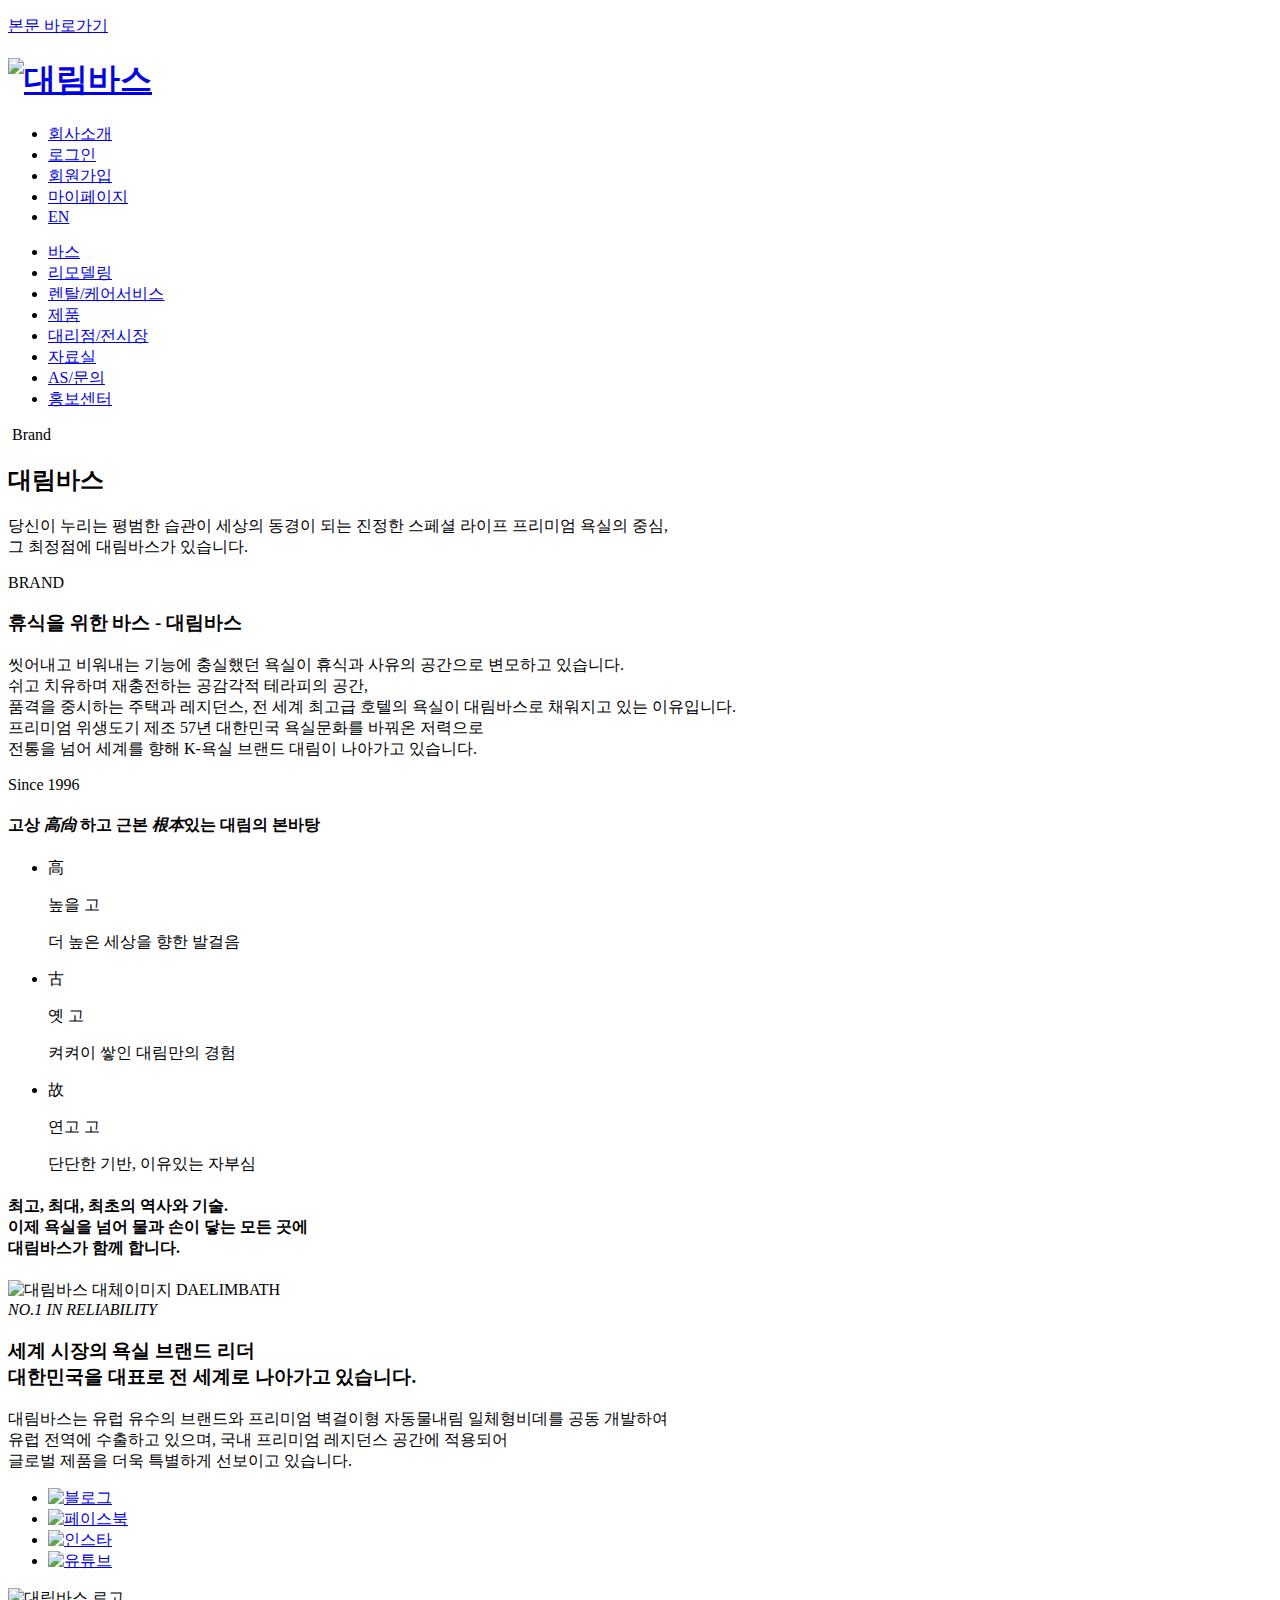
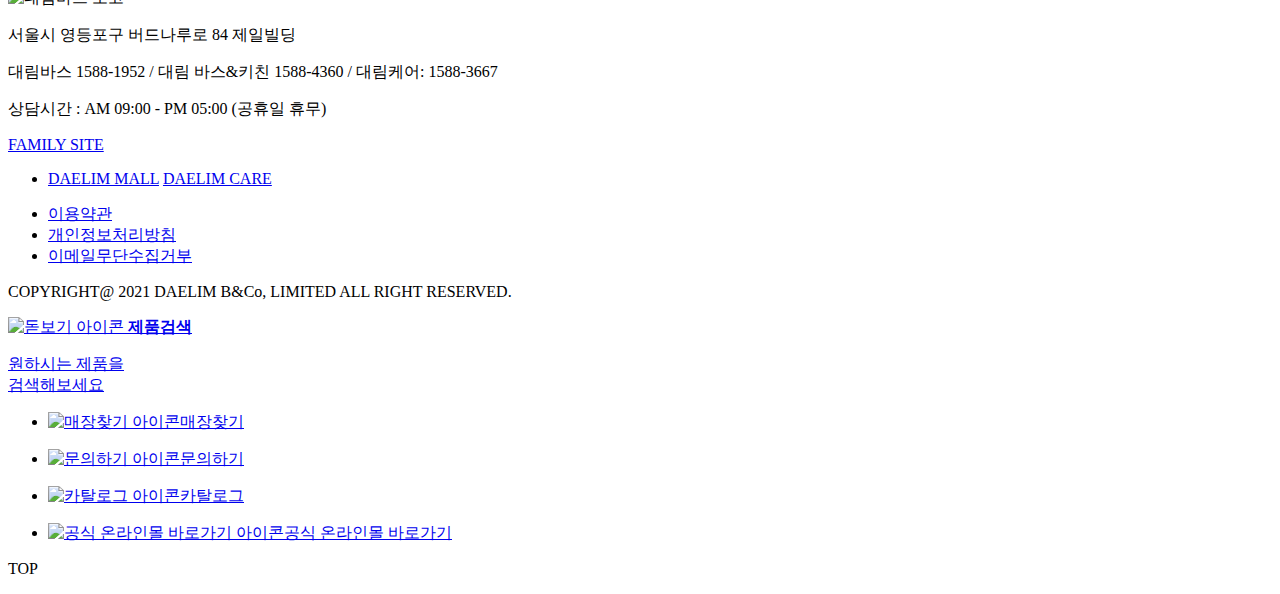
==== sub1.html @ 63283500 "Add files via upload" ====
<!DOCTYPE html>
<html lang="en">
    <head>
        <meta charset="UTF-8" />
        <title>Document</title>
        <link rel="stylesheet" href="css/reset.css" />
        <link rel="stylesheet" href="css/common.css" />
        <link rel="stylesheet" href="css/sublayout.css" />
        <link rel="stylesheet" href="css/content.css" />
        <link rel="stylesheet" href="css/sub1.css" />

        <link href="https://unpkg.com/boxicons@2.1.4/css/boxicons.min.css" rel="stylesheet" />
        <link rel="stylesheet" href="https://cdn.jsdelivr.net/npm/xeicon@2.3.3/xeicon.min.css" />
        <style></style>
    </head>
    <body>
        <p id="skipNav"><a href="#content">본문 바로가기</a></p>

        <div id="wrap">
            <header id="header">
                <h1>
                    <a href="index.html"><img src="images/main/h_logo.png" alt="대림바스" /></a>
                </h1>

                <ul class="top-menu">
                    <li><a href="#">회사소개</a></li>
                    <li><a href="#">로그인</a></li>
                    <li><a href="#">회원가입</a></li>
                    <li><a href="#">마이페이지</a></li>
                    <li><a href="#">EN</a></li>
                    <p class="all-menu">
                        <a href="#"><i class="xi-bars"></i></a>
                    </p>
                </ul>

                <nav class="nav">
                    <ul class="gnb">
                        <li><a href="sub1.html">바스</a></li>
                        <li><a href="sub2.html">리모델링</a></li>
                        <li><a href="sub3.html">렌탈/케어서비스</a></li>
                        <li><a href="sub4.html">제품</a></li>
                        <li><a href="sub5.html">대리점/전시장</a></li>
                        <li><a href="sub6.html">자료실</a></li>
                        <li><a href="sub7.html">AS/문의</a></li>
                        <li><a href="sub8.html">홍보센터</a></li>
                    </ul>
                </nav>
            </header>

            <section id="subvisual" class="banner1">
                <div class="inner">
                    <p class="subtitle">
                        <img src="images/content/common/daelim_ico.png" alt="" />
                        <span>Brand</span>
                    </p>
                    <h2>대림바스</h2>
                    <p class="greeting">
                        당신이 누리는 평범한 습관이 세상의 동경이 되는 진정한 스페셜 라이프 프리미엄
                        욕실의 중심,<br />
                        그 최정점에 대림바스가 있습니다.
                    </p>
                    <span class="bg">BRAND</span>
                </div>
            </section>

            <main id="container" class="page sub1">
                <section id="content">
                    <!-- <div class="inner"> -->
                    <div class="con-box con1">
                        <h3>휴식을 위한 바스 - 대림바스</h3>
                        <p class="explain">
                            씻어내고 비워내는 기능에 충실했던 욕실이 휴식과 사유의 공간으로 변모하고
                            있습니다. <br />
                            쉬고 치유하며 재충전하는 공감각적 테라피의 공간, <br />
                            품격을 중시하는 주택과 레지던스, 전 세계 최고급 호텔의 욕실이 대림바스로
                            채워지고 있는 이유입니다. <br />프리미엄 위생도기 제조 57년 대한민국
                            욕실문화를 바꿔온 저력으로 <br />전통을 넘어 세계를 향해 K-욕실 브랜드
                            대림이 나아가고 있습니다.
                        </p>
                    </div>
                    <div class="con-box con2">
                        <div class="wrap">
                            <p class="since">Since 1996</p>
                            <h4>고상 <em>高尙 </em>하고 근본 <em>根本</em>있는 대림의 본바탕</h4>
                            <ul class="slogan">
                                <li>
                                    <p class="china">高</p>
                                    <span>높을 고</span>
                                    <p class="explain">더 높은 세상을 향한 발걸음</p>
                                </li>
                                <li>
                                    <p class="china">古</p>
                                    <span>옛 고</span>
                                    <p class="explain">켜켜이 쌓인 대림만의 경험</p>
                                </li>
                                <li>
                                    <p class="china">故</p>
                                    <span>연고 고</span>
                                    <p class="explain">단단한 기반, 이유있는 자부심</p>
                                </li>
                            </ul>
                        </div>
                    </div>
                    <div class="con-box con3">
                        <div class="wrap">
                            <h4>
                                최고, 최대, 최초의 역사와 기술. <br />
                                이제 욕실을 넘어 물과 손이 닿는 모든 곳에 <br />
                                대림바스가 함께 합니다.
                            </h4>
                            <img
                                src="images/content/sub1/about_img.png"
                                alt="대림바스 대체이미지"
                            />
                            <span class="bg">DAELIMBATH</span>
                        </div>
                    </div>
                    <div class="con-box con4">
                        <em>NO.1 IN RELIABILITY</em>
                        <h3>
                            세계 시장의 욕실 브랜드 리더 <br />
                            대한민국을 대표로 전 세계로 나아가고 있습니다.
                        </h3>
                        <p class="explain">
                            대림바스는 유럽 유수의 브랜드와 프리미엄 벽걸이형 자동물내림
                            일체형비데를 공동 개발하여 <br />유럽 전역에 수출하고 있으며, 국내
                            프리미엄 레지던스 공간에 적용되어 <br />글로벌 제품을 더욱 특별하게
                            선보이고 있습니다.
                        </p>
                    </div>
                    <div class="con-box con5"></div>
                    <!-- </div> -->
                </section>
            </main>

            <footer id="footer">
                <div class="inner">
                    <div class="sns-icons">
                        <ul class="icons">
                            <li>
                                <a href="#"><img src="images/main/sns_blog.png" alt="블로그" /></a>
                            </li>
                            <li>
                                <a href="#"><img src="images/main/sns_f.png" alt="페이스북" /></a>
                            </li>
                            <li>
                                <a href="#"
                                    ><img src="images/main/sns_instar.png" alt="인스타"
                                /></a>
                            </li>
                            <li>
                                <a href="#"><img src="images/main/sns_you.png" alt="유튜브" /></a>
                            </li>
                        </ul>
                    </div>

                    <div class="inf">
                        <img src="images/main/f_logo.png" alt="대림바스 로고" />
                        <p>서울시 영등포구 버드나루로 84 제일빌딩</p>
                        <p>대림바스 1588-1952 / 대림 바스&키친 1588-4360 / 대림케어: 1588-3667</p>
                        <p>상담시간 : AM 09:00 - PM 05:00 (공휴일 휴무)</p>
                    </div>

                    <div class="family">
                        <p class="title"><a href="#">FAMILY SITE</a></p>
                        <ul>
                            <li>
                                <a href="#">DAELIM MALL</a>
                                <a href="#">DAELIM CARE</a>
                            </li>
                        </ul>
                    </div>
                </div>
                <ul class="foot-menu">
                    <li><a href="#">이용약관</a></li>
                    <li><a href="#">개인정보처리방침</a></li>
                    <li><a href="#">이메일무단수집거부</a></li>
                </ul>
                <p class="foot-txt">COPYRIGHT@ 2021 DAELIM B&Co, LIMITED ALL RIGHT RESERVED.</p>
            </footer>
            <div class="subnav left">
                <a href="#"
                    ><img src="images/main/doc_search.png" alt="돋보기 아이콘" />
                    <strong>제품검색</strong>
                    <p>원하시는 제품을 <br />검색해보세요</p></a
                >
            </div>

            <div class="subnav right">
                <ul class="sidebar">
                    <li>
                        <p>
                            <a href="#"
                                ><img
                                    src="images/main/doc_home.png"
                                    alt="매장찾기 아이콘"
                                />매장찾기</a
                            >
                        </p>
                    </li>
                    <li>
                        <p>
                            <a href="#"
                                ><img
                                    src="images/main/doc_qna.png"
                                    alt="문의하기 아이콘"
                                />문의하기</a
                            >
                        </p>
                    </li>
                    <li>
                        <p>
                            <a href="#"
                                ><img
                                    src="images/main/doc_cate.png"
                                    alt="카탈로그 아이콘"
                                />카탈로그</a
                            >
                        </p>
                    </li>
                    <li class="on">
                        <p>
                            <a href="#"
                                ><img
                                    src="images/main/doc_dium.png"
                                    alt="공식 온라인몰 바로가기 아이콘"
                                />공식 온라인몰 바로가기</a
                            >
                        </p>
                    </li>
                </ul>
                <div class="back-top">
                    <i class="xi-angle-up"></i>
                    <p>TOP</p>
                </div>
            </div>
        </div>
        <script type="module" src="javascript/sub.js"></script>
    </body>
</html>
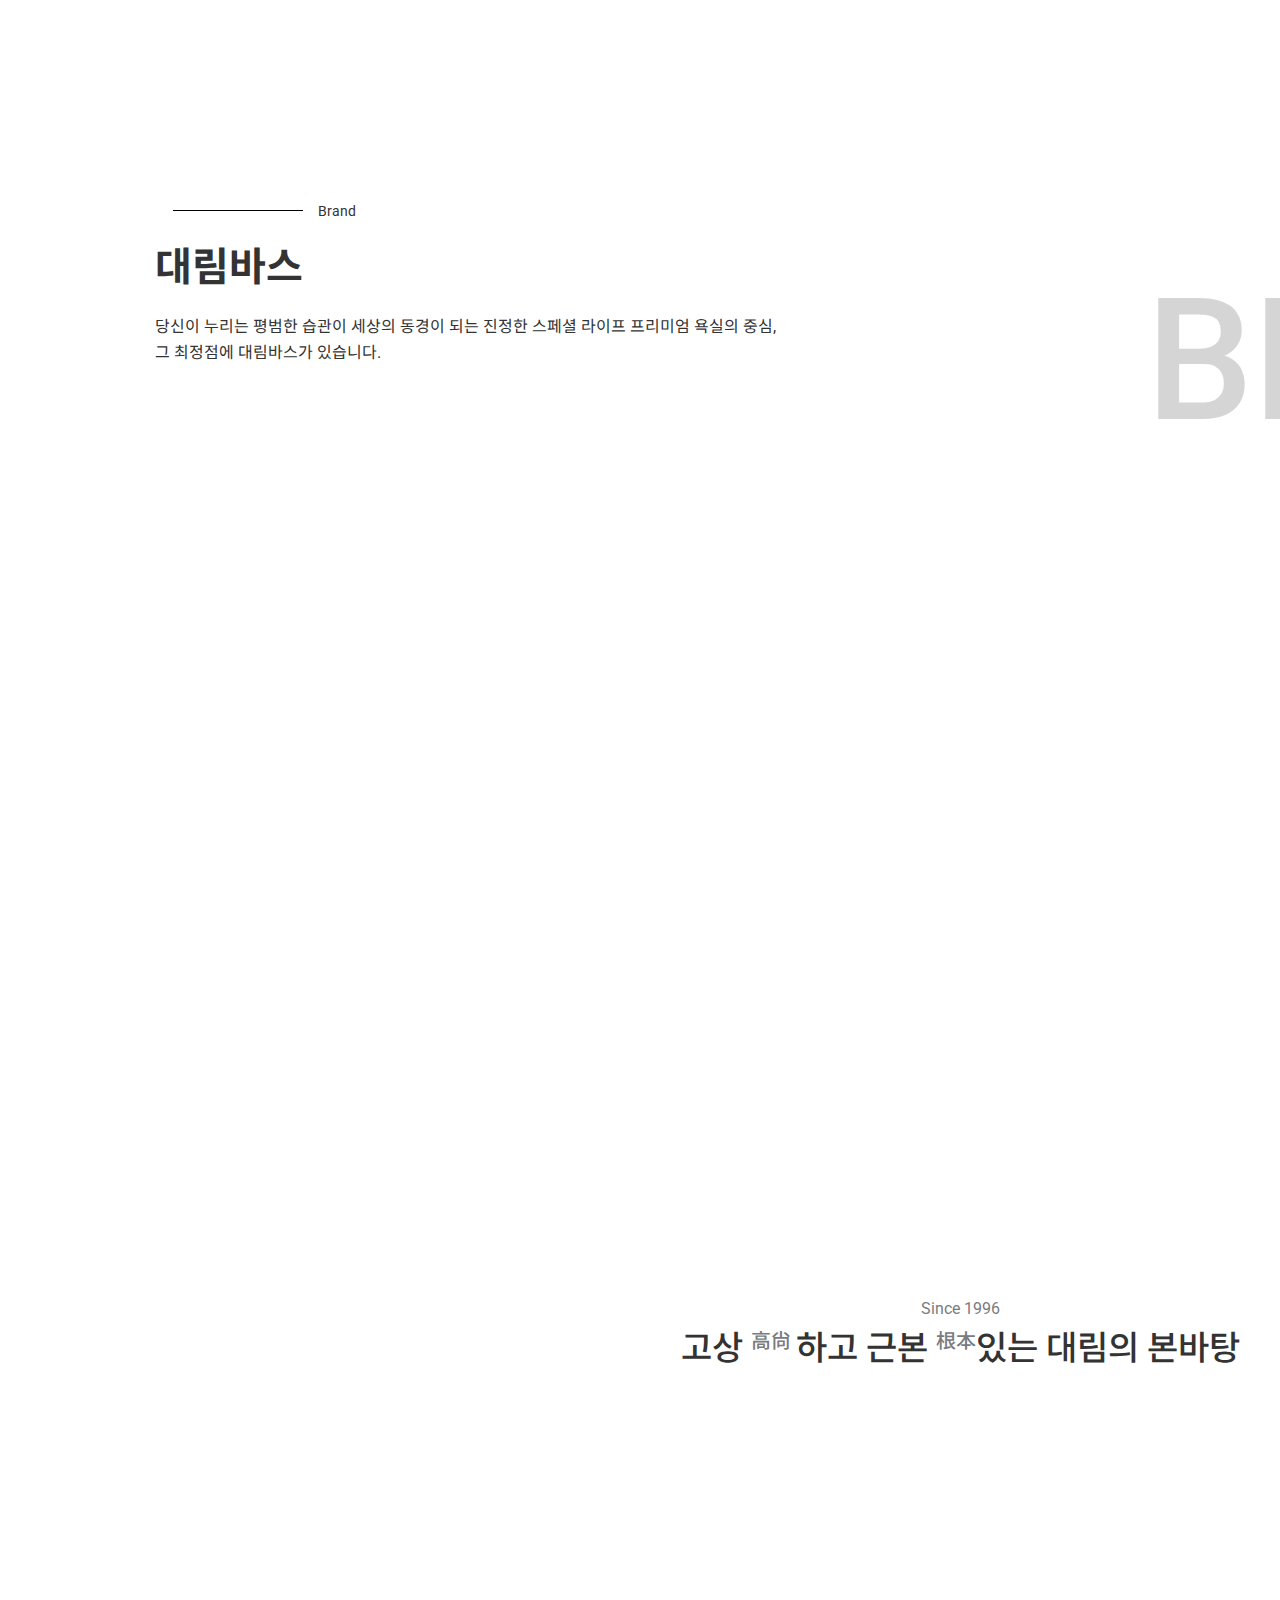
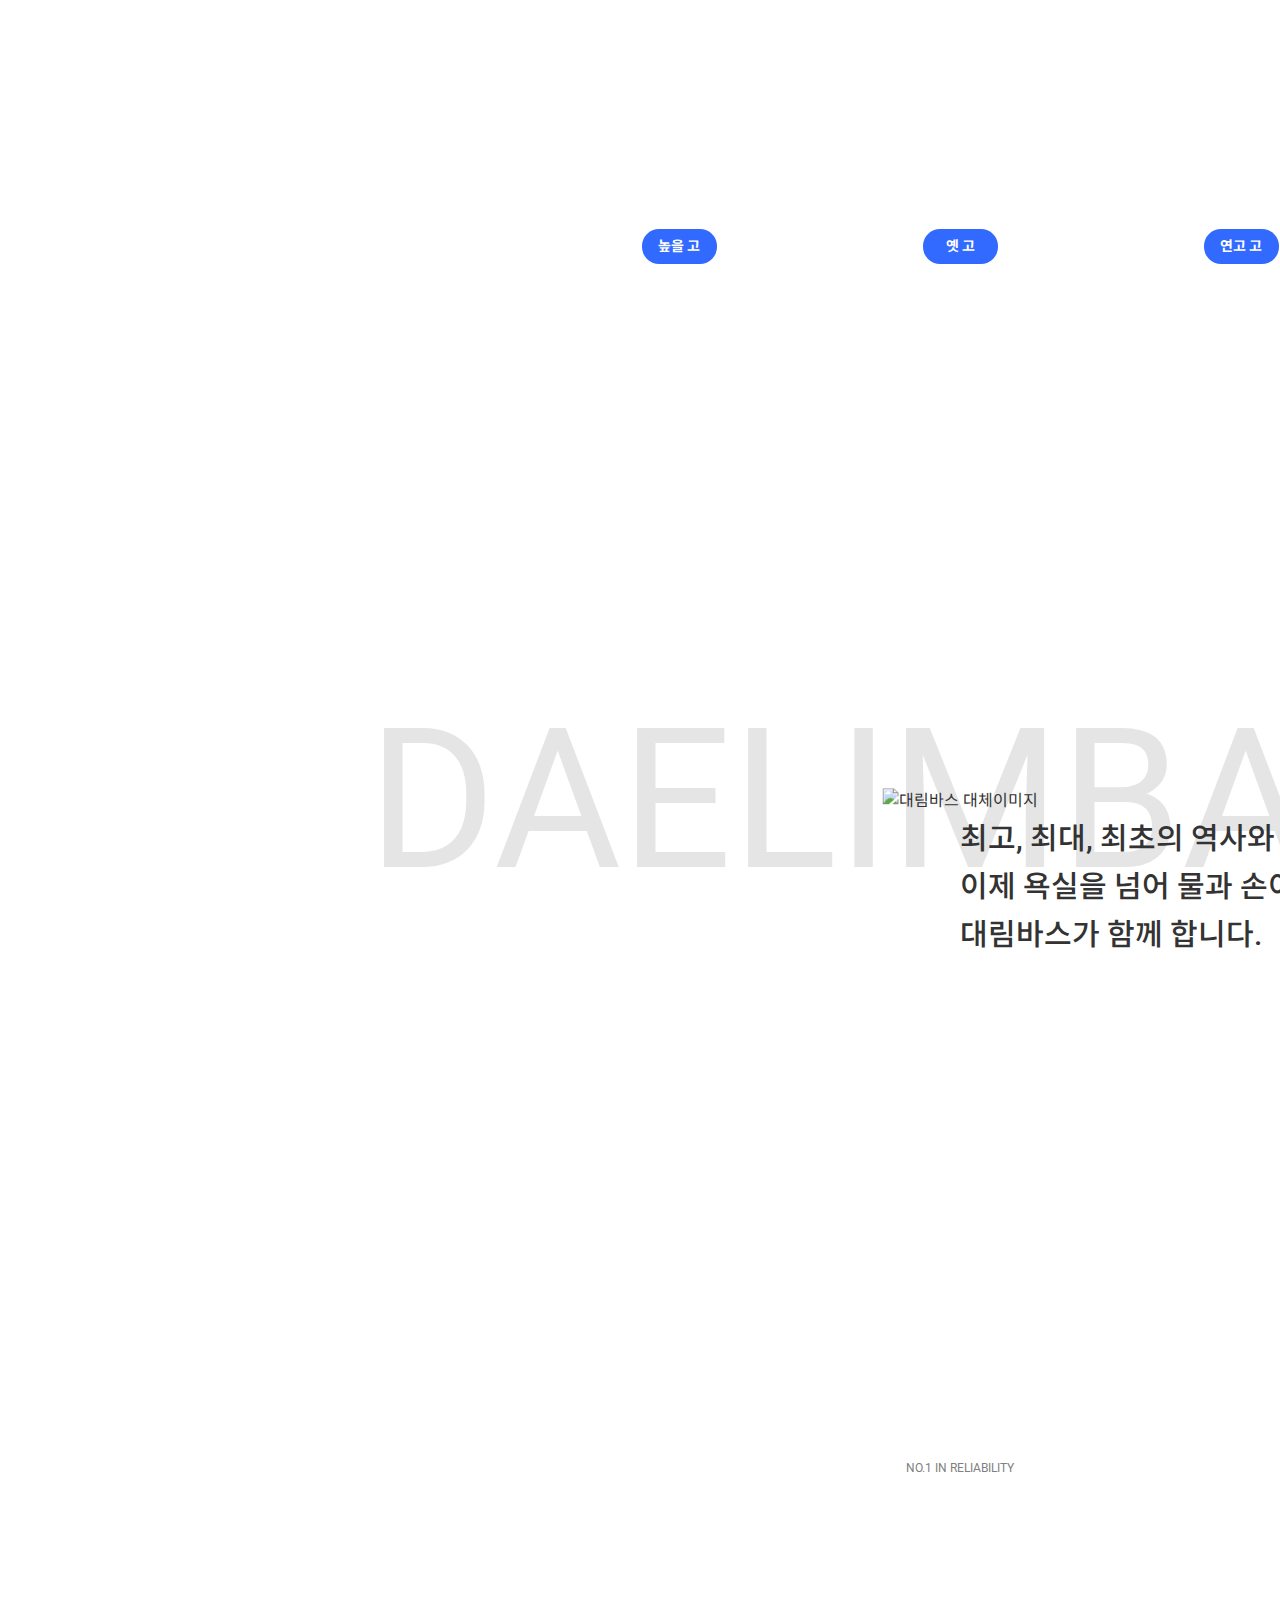
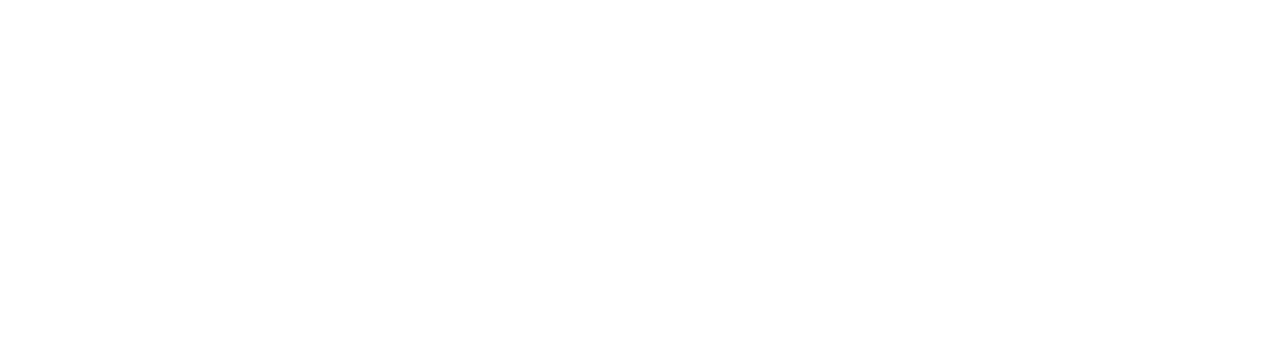
==== commit 06c6b839: "자바스크립트 추가" ====
--- a/sub1.html
+++ b/sub1.html
@@ -6,7 +6,6 @@
         <link rel="stylesheet" href="css/reset.css" />
         <link rel="stylesheet" href="css/common.css" />
         <link rel="stylesheet" href="css/sublayout.css" />
-        <link rel="stylesheet" href="css/content.css" />
         <link rel="stylesheet" href="css/sub1.css" />
 
         <link href="https://unpkg.com/boxicons@2.1.4/css/boxicons.min.css" rel="stylesheet" />
@@ -17,35 +16,7 @@
         <p id="skipNav"><a href="#content">본문 바로가기</a></p>
 
         <div id="wrap">
-            <header id="header">
-                <h1>
-                    <a href="index.html"><img src="images/main/h_logo.png" alt="대림바스" /></a>
-                </h1>
-
-                <ul class="top-menu">
-                    <li><a href="#">회사소개</a></li>
-                    <li><a href="#">로그인</a></li>
-                    <li><a href="#">회원가입</a></li>
-                    <li><a href="#">마이페이지</a></li>
-                    <li><a href="#">EN</a></li>
-                    <p class="all-menu">
-                        <a href="#"><i class="xi-bars"></i></a>
-                    </p>
-                </ul>
-
-                <nav class="nav">
-                    <ul class="gnb">
-                        <li><a href="sub1.html">바스</a></li>
-                        <li><a href="sub2.html">리모델링</a></li>
-                        <li><a href="sub3.html">렌탈/케어서비스</a></li>
-                        <li><a href="sub4.html">제품</a></li>
-                        <li><a href="sub5.html">대리점/전시장</a></li>
-                        <li><a href="sub6.html">자료실</a></li>
-                        <li><a href="sub7.html">AS/문의</a></li>
-                        <li><a href="sub8.html">홍보센터</a></li>
-                    </ul>
-                </nav>
-            </header>
+            <header id="header"></header>
 
             <section id="subvisual" class="banner1">
                 <div class="inner">
@@ -133,108 +104,11 @@
                 </section>
             </main>
 
-            <footer id="footer">
-                <div class="inner">
-                    <div class="sns-icons">
-                        <ul class="icons">
-                            <li>
-                                <a href="#"><img src="images/main/sns_blog.png" alt="블로그" /></a>
-                            </li>
-                            <li>
-                                <a href="#"><img src="images/main/sns_f.png" alt="페이스북" /></a>
-                            </li>
-                            <li>
-                                <a href="#"
-                                    ><img src="images/main/sns_instar.png" alt="인스타"
-                                /></a>
-                            </li>
-                            <li>
-                                <a href="#"><img src="images/main/sns_you.png" alt="유튜브" /></a>
-                            </li>
-                        </ul>
-                    </div>
+            <footer id="footer"></footer>
 
-                    <div class="inf">
-                        <img src="images/main/f_logo.png" alt="대림바스 로고" />
-                        <p>서울시 영등포구 버드나루로 84 제일빌딩</p>
-                        <p>대림바스 1588-1952 / 대림 바스&키친 1588-4360 / 대림케어: 1588-3667</p>
-                        <p>상담시간 : AM 09:00 - PM 05:00 (공휴일 휴무)</p>
-                    </div>
-
-                    <div class="family">
-                        <p class="title"><a href="#">FAMILY SITE</a></p>
-                        <ul>
-                            <li>
-                                <a href="#">DAELIM MALL</a>
-                                <a href="#">DAELIM CARE</a>
-                            </li>
-                        </ul>
-                    </div>
-                </div>
-                <ul class="foot-menu">
-                    <li><a href="#">이용약관</a></li>
-                    <li><a href="#">개인정보처리방침</a></li>
-                    <li><a href="#">이메일무단수집거부</a></li>
-                </ul>
-                <p class="foot-txt">COPYRIGHT@ 2021 DAELIM B&Co, LIMITED ALL RIGHT RESERVED.</p>
-            </footer>
-            <div class="subnav left">
-                <a href="#"
-                    ><img src="images/main/doc_search.png" alt="돋보기 아이콘" />
-                    <strong>제품검색</strong>
-                    <p>원하시는 제품을 <br />검색해보세요</p></a
-                >
-            </div>
-
-            <div class="subnav right">
-                <ul class="sidebar">
-                    <li>
-                        <p>
-                            <a href="#"
-                                ><img
-                                    src="images/main/doc_home.png"
-                                    alt="매장찾기 아이콘"
-                                />매장찾기</a
-                            >
-                        </p>
-                    </li>
-                    <li>
-                        <p>
-                            <a href="#"
-                                ><img
-                                    src="images/main/doc_qna.png"
-                                    alt="문의하기 아이콘"
-                                />문의하기</a
-                            >
-                        </p>
-                    </li>
-                    <li>
-                        <p>
-                            <a href="#"
-                                ><img
-                                    src="images/main/doc_cate.png"
-                                    alt="카탈로그 아이콘"
-                                />카탈로그</a
-                            >
-                        </p>
-                    </li>
-                    <li class="on">
-                        <p>
-                            <a href="#"
-                                ><img
-                                    src="images/main/doc_dium.png"
-                                    alt="공식 온라인몰 바로가기 아이콘"
-                                />공식 온라인몰 바로가기</a
-                            >
-                        </p>
-                    </li>
-                </ul>
-                <div class="back-top">
-                    <i class="xi-angle-up"></i>
-                    <p>TOP</p>
-                </div>
-            </div>
+            <div class="subnav"></div>
         </div>
+        <script src="javascript/common.js"></script>
         <script type="module" src="javascript/sub.js"></script>
     </body>
 </html>
--- a/css/common.css
+++ b/css/common.css
@@ -0,0 +1,416 @@
+/* 공통 */
+#wrap {
+    width: 100%;
+    min-width: 1600px;
+    /* position: relative; */
+}
+
+#header,
+#footer,
+#mainvisual,
+#subvisual1,
+#container {
+    width: 1920px;
+    position: relative;
+    margin: 0 auto;
+}
+
+.inner {
+    width: 1410px;
+    margin: 0 auto;
+    position: relative;
+}
+
+/* 헤더 */
+#header {
+    width: 100%;
+    height: 100px;
+    display: flex;
+    justify-content: space-between;
+    align-items: center;
+}
+
+#header h1 {
+    margin-left: 35px;
+}
+#header h1 a {
+}
+
+#header .top-menu {
+    display: flex;
+    justify-content: space-between;
+    align-items: center;
+    position: absolute;
+    top: 50%;
+    transform: translateY(-50%);
+    right: 35px;
+}
+#header .top-menu li {
+}
+#header .top-menu li a {
+    margin-right: 10px;
+    font-size: 14px;
+    color: #999;
+}
+
+#header .top-menu li a::after {
+    content: '';
+    display: inline-block;
+    height: 12px;
+    width: 1px;
+    background: #999;
+    margin-left: 10px;
+}
+
+#header .top-menu li:last-of-type a::after {
+    display: none;
+}
+
+#header .top-menu .all-menu {
+    padding: 0 20px;
+    font-size: 25px;
+    vertical-align: middle;
+}
+
+#header .nav {
+    position: absolute;
+    top: 50%;
+    left: 50%;
+    transform: translate(-50%, -50%);
+}
+#header .nav .gnb {
+    display: flex;
+}
+#header .nav .gnb li:hover a {
+    color: blue;
+}
+#header .nav .gnb li a {
+    font-size: 18px;
+    font-weight: 700;
+    margin-left: 20px;
+}
+/*  */
+
+/* 푸터 */
+#footer {
+    width: 100%;
+    height: auto;
+    background: #111b2a;
+    color: #fff;
+}
+
+#footer a {
+    color: #fff;
+}
+/* #footer div{ border: 1px solid #fff; } */
+
+#footer .inner {
+    display: flex;
+    justify-content: space-around;
+    align-items: center;
+}
+
+#footer .sns-icons {
+    width: 500px;
+}
+#footer .sns-icons .icons {
+    display: flex;
+}
+#footer .sns-icons .icons li {
+    width: 70px;
+    height: 70px;
+    border: 0.5px solid rgba(255, 255, 255, 0.3);
+    border-radius: 20px;
+    margin-left: 20px;
+    display: flex;
+    flex-direction: column;
+    justify-content: center;
+    align-items: center;
+    transition: 0.5s;
+}
+
+#footer .sns-icons .icons li img {
+    opacity: 0.5;
+}
+
+#footer .sns-icons .icons li:hover img {
+    opacity: 1;
+}
+#footer .sns-icons .icons li:hover {
+    background: rgb(0, 81, 255);
+    border: 0.5px solid rgb(0, 81, 255);
+}
+
+#footer .inf {
+    width: 500px;
+    display: flex;
+    flex-direction: column;
+    align-items: center;
+    justify-content: center;
+    margin: 80px 0;
+}
+#footer .inf img {
+    margin: 20px 0;
+}
+#footer .inf p {
+    font-size: 14px;
+    color: rgba(255, 255, 255, 0.3);
+}
+
+#footer .family {
+    width: 500px;
+    text-align: left;
+    position: relative;
+    display: flex;
+    flex-direction: column;
+    justify-content: center;
+    align-items: center;
+}
+#footer .family .title {
+    position: relative;
+}
+
+#footer .family .title::after {
+    content: '\e936';
+    font-family: xeicon !important;
+    position: absolute;
+    right: 20px;
+    top: 25px;
+}
+
+#footer .family .title a {
+    display: block;
+    width: 230px;
+    height: 70px;
+    border: 0.5px solid #fff;
+    line-height: 70px;
+    border-radius: 15px;
+    font-size: 18px;
+    box-sizing: border-box;
+    padding: 0 20px;
+}
+#footer .family ul {
+}
+#footer .family ul li {
+    display: none;
+}
+#footer .family ul li a {
+    display: block;
+    width: 230px;
+    height: 70px;
+    border: 0.5px solid #fff;
+    line-height: 70px;
+    border-radius: 15px;
+    font-size: 18px;
+    box-sizing: border-box;
+    padding: 0 20px;
+}
+
+#footer .foot-menu {
+    border-top: 1px solid rgba(255, 255, 255, 0.3);
+    display: flex;
+    justify-content: center;
+    align-items: flex-end;
+    height: 50px;
+}
+#footer .foot-menu li {
+    margin-left: 50px;
+}
+#footer .foot-menu li a {
+    line-height: 50px;
+    display: block;
+    font-size: 15px;
+    color: rgba(255, 255, 255, 0.3);
+}
+
+#footer .foot-txt {
+    font-size: 12px;
+    opacity: 0.5;
+    text-align: center;
+    background: #08111f;
+    line-height: 40px;
+    height: 40px;
+}
+
+/* 메인 공통 */
+
+.main {
+}
+.main .sub-tit {
+    font-size: 12px;
+    color: #cacaca;
+    font-weight: 500;
+    text-align: center;
+    margin-top: 100px;
+    margin-bottom: 40px;
+}
+.main .sub-tit span::before {
+    content: '';
+    width: 120px;
+    height: 1px;
+    background: #cacaca;
+    display: inline-block;
+    margin: 0 20px;
+    vertical-align: middle;
+}
+.main h3 {
+    font-size: 46px;
+    text-align: center;
+    margin-bottom: 30px;
+}
+.main .sub-ex {
+    font-size: 18px;
+    color: #999;
+    text-align: center;
+    margin-bottom: 50px;
+}
+
+/* 메인 버튼 공통 */
+
+.main p.more {
+    width: 220px;
+    height: 70px;
+    border-radius: 35px;
+    border: 3px solid blue;
+    position: absolute;
+    overflow: hidden;
+}
+
+.main p.more a {
+}
+
+.main p.more a i {
+    margin-left: 20px;
+}
+
+.main p.more a span {
+    color: blue;
+    font-size: 20px;
+    line-height: 70px;
+    margin-left: 20px;
+    transition: 0.5s;
+    z-index: 1000;
+    position: relative;
+}
+
+.main p.more a::after {
+    content: '';
+    width: 250px;
+    height: 75px;
+    background: blue;
+    display: block;
+    transform: skewX(15deg);
+    position: absolute;
+    top: 0;
+    left: -120%;
+    transition: 0.5s;
+}
+
+.main p.more:hover a::after {
+    left: -10%;
+}
+
+.main p.more:hover a span {
+    color: #fff;
+}
+
+/* 하단바 */
+.subnav {
+}
+.subnav p {
+    font-size: 10px;
+    font-weight: 700;
+    color: #fff;
+    text-align: center;
+}
+
+/* 하단바 - 왼쪽*/
+
+.left {
+    width: 140px;
+    height: 140px;
+    background: #326aff;
+    border-radius: 30px;
+    position: fixed;
+    left: 50px;
+    bottom: 100px;
+    display: flex;
+    flex-direction: column;
+    justify-content: center;
+    align-items: center;
+}
+.left a {
+    display: block;
+    text-align: center;
+}
+.left a img {
+}
+.left a strong {
+    display: block;
+    font-weight: 700;
+    color: #fff;
+    padding-bottom: 12px;
+}
+.left a p {
+}
+
+/* 하단바 - 오른쪽*/
+.right {
+    position: fixed;
+    right: 50px;
+    bottom: 100px;
+    width: 80px;
+    height: 400px;
+    display: flex;
+    flex-direction: column;
+    justify-content: space-between;
+    align-items: center;
+}
+.right .back-top {
+    width: 60px;
+    height: 60px;
+    border-radius: 50%;
+    background: #2b2b2b;
+    color: #fff;
+    display: flex;
+    flex-direction: column;
+    justify-content: center;
+    align-items: center;
+}
+
+.right .sidebar {
+}
+.right .sidebar li {
+    width: 80px;
+    height: 80px;
+    background: #191919;
+    border-bottom: 1px solid #fff;
+}
+.right .sidebar li:first-child {
+    border-top-left-radius: 10px;
+    border-top-right-radius: 10px;
+}
+.right .sidebar li:last-child {
+    border-bottom-left-radius: 10px;
+    border-bottom-right-radius: 10px;
+    border-bottom: none;
+}
+.right .sidebar li.on {
+    background: #326aff;
+}
+
+.right .sidebar li p a img {
+    transform: scale(0.7);
+}
+.right .sidebar li p a {
+    display: flex;
+    flex-direction: column;
+    justify-content: center;
+    align-items: center;
+    color: #fff;
+    font-weight: 700;
+    word-break: keep-all;
+    width: 80px;
+    height: 80px;
+    line-height: 15px;
+}
--- a/css/sublayout.css
+++ b/css/sublayout.css
@@ -0,0 +1,51 @@
+/* 서브페이지 sub1~8 공통 */
+
+#subvisual {
+    width: 100%;
+    margin: auto;
+    /* border: 1px solid #000; */
+    position: relative;
+}
+
+#subvisual .subtitle {
+    font-size: 14px;
+    margin-top: 100px;
+    margin-left: 60px;
+}
+
+#subvisual .subtitle img {
+}
+#subvisual .subtitle span {
+}
+#subvisual .subtitle span::before {
+    content: '';
+    width: 130px;
+    height: 1px;
+    background: #000;
+    display: inline-block;
+    margin: 0 15px 5px 15px;
+}
+
+#subvisual h2 {
+    font-size: 40px;
+    font-weight: 700;
+    text-align-last: left;
+    margin: 20px 0;
+    margin-left: 60px;
+}
+
+#subvisual .greeting {
+    font-size: 16px;
+    margin-left: 60px;
+    margin-bottom: 50px;
+}
+
+#subvisual .bg {
+    font-weight: 500;
+    font-size: 170px;
+    position: absolute;
+    right: -200px;
+    bottom: -80px;
+    line-height: 170px;
+    opacity: 0.2;
+}
--- a/css/sub1.css
+++ b/css/sub1.css
@@ -0,0 +1,165 @@
+/* 서브페이지 sub1~8 공통 */
+
+.sub1 {
+    margin: auto;
+}
+.sub1 .inner {
+}
+.sub1 .con1 {
+    width: 1920px;
+    height: 750px;
+    background-repeat: no-repeat;
+    background-position: 0 0;
+    background-size: cover;
+    background-image: url(../images/content/sub1/about_bg.png);
+    display: flex;
+    flex-direction: column;
+    align-items: center;
+    justify-content: center;
+}
+.sub1 .con1 h3 {
+    font-size: 55px;
+    font-weight: 700;
+    text-align: center;
+    color: #fff;
+    margin-bottom: 40px;
+}
+.sub1 .con1 .explain {
+    font-size: 24px;
+    font-weight: 300;
+    text-align: center;
+    color: #fff;
+}
+
+/* 콘2 */
+
+.sub1 .con2 {
+    width: 1920px;
+    height: auto;
+    text-align: center;
+}
+.sub1 .con2 .wrap {
+    width: 1560px;
+    margin: 0 auto;
+}
+.sub1 .con2 .since {
+    margin-top: 130px;
+    color: #797b7e;
+}
+.sub1 .con2 h4 {
+    font-size: 34px;
+    font-weight: 500;
+    margin-bottom: 70px;
+}
+.sub1 .con2 h4 em {
+    font-size: 20px;
+    color: #797b7e;
+    vertical-align: super;
+}
+.sub1 .con2 .slogan {
+    width: 1560px;
+    height: 560px;
+    background-repeat: no-repeat;
+    background-position: 0 0;
+    background-size: cover;
+    background-image: url(../images/content/sub1/about_bg02.png);
+    display: flex;
+    justify-content: center;
+    align-items: center;
+}
+.sub1 .con2 .slogan li {
+    width: 280px;
+    height: 250px;
+    border-right: 1px solid rgba(255, 255, 255, 0.2);
+}
+.sub1 .con2 .slogan li:last-child {
+    border: none;
+}
+.sub1 .con2 .slogan li .china {
+    font-size: 130px;
+    font-weight: 300;
+    color: #fff;
+}
+.sub1 .con2 .slogan li span {
+    width: 75px;
+    height: 35px;
+    background: #326aff;
+    border-radius: 17px;
+    color: #fff;
+    font-size: 14px;
+    font-weight: 700;
+    display: block;
+    margin: 20px auto;
+    line-height: 35px;
+    text-align: center;
+}
+.sub1 .con2 .slogan li .explain {
+    font-size: 20px;
+    color: #fff;
+}
+
+/* 콘3 */
+.sub1 .con3 {
+    width: 1920px;
+    height: 790px;
+    position: relative;
+}
+.sub1 .con3 .wrap {
+    width: 1560px;
+    margin: 0 auto;
+}
+.sub1 .con3 h4 {
+    font-size: 30px;
+    font-weight: 500;
+    position: absolute;
+    left: 50%;
+    bottom: 30%;
+    /* transform: translateX(-50%); */
+    z-index: 5;
+}
+.sub1 .con3 img {
+    position: absolute;
+    left: 50%;
+    top: 50%;
+    transform: translate(-50%, -50%);
+    z-index: 3;
+}
+.sub1 .con3 .bg {
+    font-size: 195px;
+    font-weight: 400;
+    color: #808080;
+    opacity: 0.2;
+
+    position: absolute;
+    left: 50%;
+    top: 50%;
+    transform: translate(-50%, -50%);
+}
+/* 콘4 */
+.sub1 .con4 {
+    text-align: center;
+    width: 1920px;
+    height: 750px;
+    background-repeat: no-repeat;
+    background-position: 0 0;
+    background-size: cover;
+    background-image: url(../images/content/sub1/about_bg03.png);
+    display: flex;
+    flex-direction: column;
+    justify-content: center;
+    align-items: center;
+}
+.sub1 .con4 em {
+    font-size: 12px;
+    color: #808080;
+    margin: 10px 0;
+}
+.sub1 .con4 h3 {
+    color: #fff;
+    font-size: 34px;
+    margin-bottom: 30px;
+}
+.sub1 .con4 .explain {
+    color: #fff;
+    font-size: 18px;
+}
